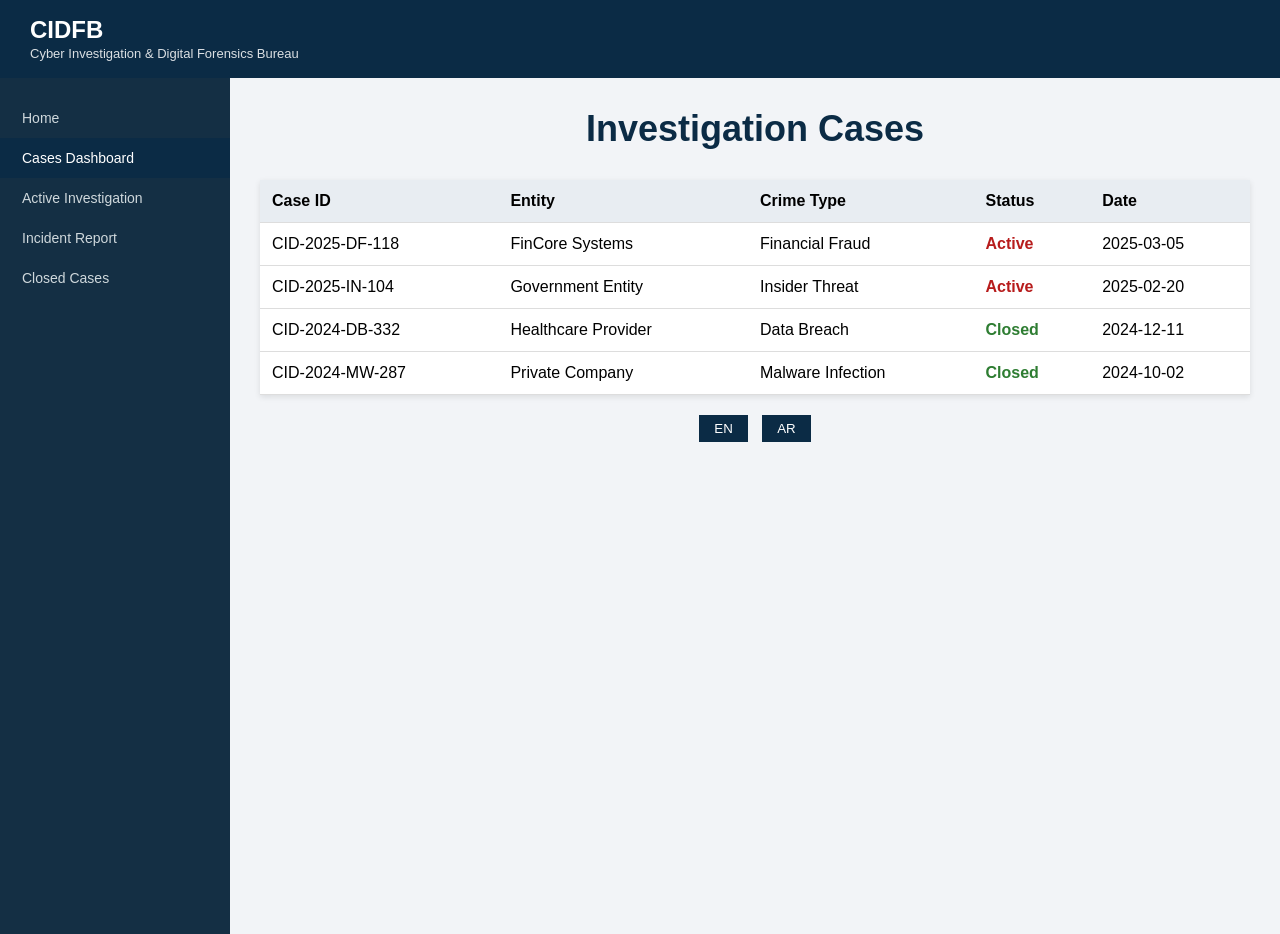
==== index.html @ ecba3435 "Add files via upload" ====
<!DOCTYPE html>
<html lang="en">
<head>
  <meta charset="UTF-8">
  <title>CIDFB | Cases Dashboard</title>
  <link rel="stylesheet" href="style.css">
  <script>
    function switchLang(lang) {
      document.querySelectorAll('.lang-en').forEach(el => el.style.display = lang==='en'?'block':'none');
      document.querySelectorAll('.lang-ar').forEach(el => el.style.display = lang==='ar'?'block':'none');
    }
  </script>
</head>
<body>

<header>
  <h1>CIDFB</h1>
  <span>Cyber Investigation & Digital Forensics Bureau</span>
</header>

<div class="container">

  <aside class="sidebar">
    <a href="home.html">Home</a>
    <a class="active">Cases Dashboard</a>
    <a href="case.html">Active Investigation</a>
    <a href="report.html">Incident Report</a>
    <a href="archive.html">Closed Cases</a>
  </aside>

  <main>
    <h2 class="lang-en" style="color:#0b2b45; font-size:36px; text-align:center;">Investigation Cases</h2>
    <h2 class="lang-ar" style="color:#0b2b45; font-size:36px; text-align:center;">قائمة القضايا</h2>

    <table>
      <tr>
        <th class="lang-en">Case ID</th>
        <th class="lang-ar">رقم القضية</th>
        <th class="lang-en">Entity</th>
        <th class="lang-ar">الجهة</th>
        <th class="lang-en">Crime Type</th>
        <th class="lang-ar">نوع الجريمة</th>
        <th class="lang-en">Status</th>
        <th class="lang-ar">الحالة</th>
        <th class="lang-en">Date</th>
        <th class="lang-ar">التاريخ </th>
      </tr>

      <tr>
        <td>CID-2025-DF-118</td>
        <td>FinCore Systems</td>
        <td>Financial Fraud</td>
        <td class="active-status">Active</td>
        <td>2025-03-05</td>
      </tr>

      <tr>
        <td>CID-2025-IN-104</td>
        <td>Government Entity</td>
        <td>Insider Threat</td>
        <td class="active-status">Active</td>
        <td>2025-02-20</td>
      </tr>

      <tr>
        <td>CID-2024-DB-332</td>
        <td>Healthcare Provider</td>
        <td>Data Breach</td>
        <td class="closed-status">Closed</td>
        <td>2024-12-11</td>
      </tr>

      <tr>
        <td>CID-2024-MW-287</td>
        <td>Private Company</td>
        <td>Malware Infection</td>
        <td class="closed-status">Closed</td>
        <td>2024-10-02</td>
      </tr>

    </table>

    <div class="lang-switch" style="text-align:center; margin-top:20px;">
      <button onclick="switchLang('en')">EN</button>
      <button onclick="switchLang('ar')">AR</button>
    </div>

  </main>
</div>

</body>
</html>
---- style.css ----
body {
  margin: 0;
  font-family: "Segoe UI", Arial, sans-serif;
  background: #f2f4f7;
  transition: all 0.3s;
}

header {
  background: #0b2b45;
  color: white;
  padding: 16px 30px;
}

header h1 {
  margin: 0;
  font-size: 24px;
}

header span {
  font-size: 13px;
  opacity: 0.85;
}

.container {
  display: flex;
}

.sidebar {
  width: 230px;
  background: #142f44;
  min-height: calc(100vh - 64px);
  padding-top: 20px;
}

.sidebar a {
  display: block;
  color: #cfd8dc;
  padding: 12px 22px;
  text-decoration: none;
  font-size: 14px;
}

.sidebar a:hover,
.sidebar a.active {
  background: #0b2b45;
  color: white;
}

main {
  flex: 1;
  padding: 30px;
}

h2 {
  margin-top: 0;
  color: #0b2b45;
  text-align: center;
}

table {
  width: 100%;
  background: white;
  border-collapse: collapse;
  box-shadow: 0 2px 6px rgba(0,0,0,0.1);
}

th, td {
  padding: 12px;
  border-bottom: 1px solid #ddd;
  text-align: left;
}

th {
  background: #e8edf2;
}

.active-status {
  color: #b71c1c;
  font-weight: bold;
}

.closed-status {
  color: #2e7d32;
  font-weight: bold;
}

.card {
  background: white;
  padding: 20px;
  margin-bottom: 20px;
  box-shadow: 0 2px 6px rgba(0,0,0,0.1);
}

form {
  background: white;
  padding: 25px;
  max-width: 750px;
  box-shadow: 0 2px 6px rgba(0,0,0,0.1);
}

label {
  display: block;
  margin-top: 15px;
  font-weight: bold;
}

input, textarea {
  width: 100%;
  padding: 8px;
  margin-top: 5px;
}

.checkbox-group label {
  font-weight: normal;
}

button {
  margin-top: 20px;
  padding: 10px 25px;
  background: #0b2b45;
  color: white;
  border: none;
  cursor: pointer;
}

.home-hero {
  background: linear-gradient(135deg, #0b2b45, #a1bfdc);
  color: white;
  padding: 100px 40px;
  text-align: center;
  min-height: 100vh;
}

.home-hero h2 {
  font-size: 42px;          
  margin-bottom: 20px;
  text-shadow: 2px 2px 6px rgba(0,0,0,0.5); 
  color: white;             
}

.home-hero p {
  max-width: 800px;
  margin: 0 auto 20px;
  font-size: 18px;
  line-height: 1.6;
}

.home-buttons a {
  display: inline-block;
  margin: 10px;
  padding: 12px 25px;
  background: white;
  color: #0b2b45;
  text-decoration: none;
  font-weight: bold;
  border-radius: 4px;
}

.home-buttons a:hover {
  background: #e0e0e0;
}

.lang-switch {
  margin-top: 30px;
}

.lang-switch button {
  margin: 0 5px;
  padding: 6px 15px;
  border: none;
  cursor: pointer;
}

.lang-ar {
  display: none;
  direction: rtl;
}

.stats-section {
  background: #e8edf2;
  padding: 30px 20px;
  text-align: center;
  border-radius: 8px;
  margin-top: 40px;
}

.stats-section h3 {
  margin-bottom: 20px;
}

.stat-card {
  display: inline-block;
  width: 180px;
  margin: 10px;
  padding: 20px;
  background: white;
  border-radius: 8px;
  box-shadow: 0 2px 6px rgba(0,0,0,0.1);
}

.timeline {
  list-style: none;
  padding: 0;
}

.timeline li {
  background: #fff;
  padding: 12px 20px;
  margin-bottom: 10px;
  position: relative;
  border-left: 4px solid #0b2b45;
  box-shadow: 0 1px 3px rgba(0,0,0,0.1);
}

.timeline li::before {
  content: '';
  position: absolute;
  left: -9px;
  top: 12px;
  width: 12px;
  height: 12px;
  background: #0b2b45;
  border-radius: 50%;
}

.evidence-section {
  margin-top: 20px;
}

.evidence-card {
  background: #fff;
  padding: 15px;
  margin-bottom: 10px;
  border-left: 4px solid #2e7d32;
  box-shadow: 0 1px 3px rgba(0,0,0,0.1);
}
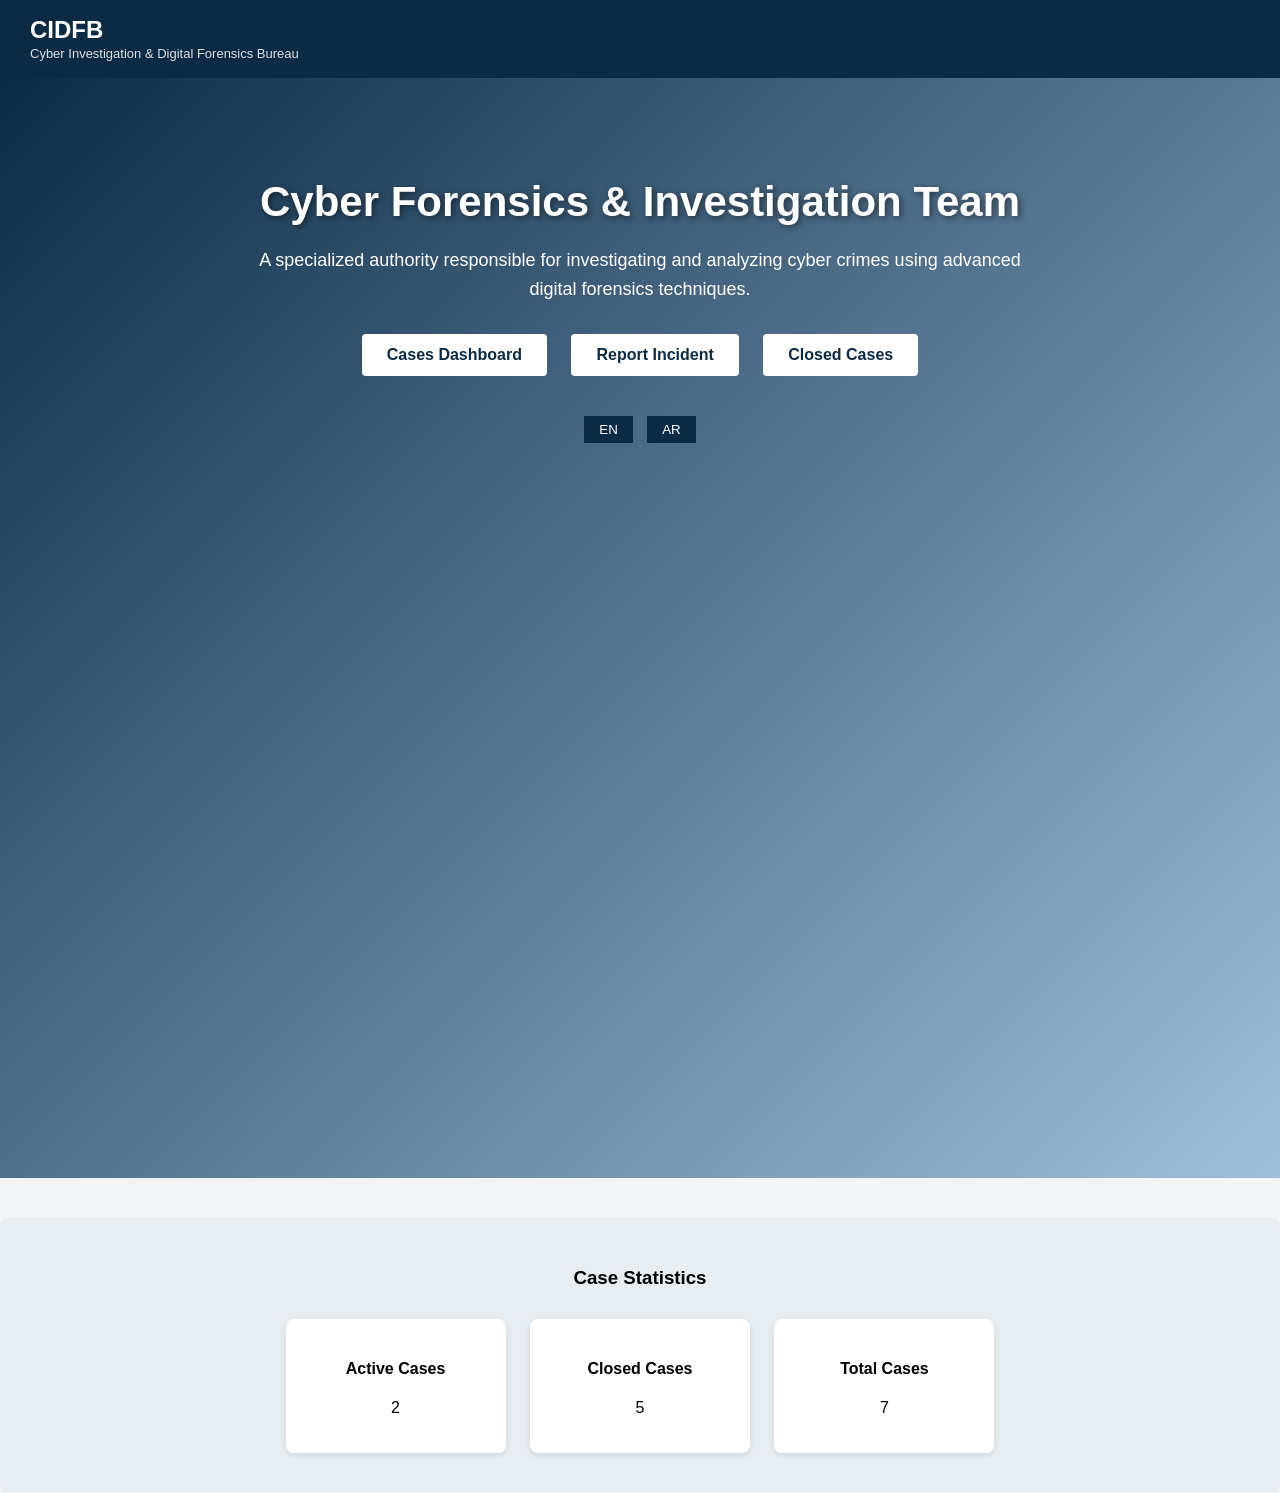
==== commit b4acb8c5: "Update and rename home.html to index.html" ====
--- a/index.html
+++ b/index.html
@@ -2,7 +2,7 @@
 <html lang="en">
 <head>
   <meta charset="UTF-8">
-  <title>CIDFB | Cases Dashboard</title>
+  <title>CIDFB | Home</title>
   <link rel="stylesheet" href="style.css">
   <script>
     function switchLang(lang) {
@@ -18,75 +18,54 @@
   <span>Cyber Investigation & Digital Forensics Bureau</span>
 </header>
 
-<div class="container">
+<section class="home-hero">
+  <h2 class="main-title lang-en">Cyber Forensics & Investigation Team</h2>
+  <h2 class="main-title lang-ar">فريق التحقيق والأدلة الجنائية الرقمية</h2>
 
-  <aside class="sidebar">
-    <a href="home.html">Home</a>
-    <a class="active">Cases Dashboard</a>
-    <a href="case.html">Active Investigation</a>
-    <a href="report.html">Incident Report</a>
+  <p class="lang-en">
+    A specialized authority responsible for investigating and analyzing cyber crimes
+    using advanced digital forensics techniques.
+  </p>
+
+  <p class="lang-ar">
+    جهة متخصصة مسؤولة عن التحقيق وتحليل الجرائم الإلكترونية
+    باستخدام تقنيات الأدلة الجنائية الرقمية المتقدمة.
+  </p>
+
+  <div class="home-buttons">
+    <a href="index.html">Cases Dashboard</a>
+    <a href="report.html">Report Incident</a>
     <a href="archive.html">Closed Cases</a>
-  </aside>
+  </div>
 
-  <main>
-    <h2 class="lang-en" style="color:#0b2b45; font-size:36px; text-align:center;">Investigation Cases</h2>
-    <h2 class="lang-ar" style="color:#0b2b45; font-size:36px; text-align:center;">قائمة القضايا</h2>
+  <div class="lang-switch">
+    <button onclick="switchLang('en')">EN</button>
+    <button onclick="switchLang('ar')">AR</button>
+  </div>
+</section>
 
-    <table>
-      <tr>
-        <th class="lang-en">Case ID</th>
-        <th class="lang-ar">رقم القضية</th>
-        <th class="lang-en">Entity</th>
-        <th class="lang-ar">الجهة</th>
-        <th class="lang-en">Crime Type</th>
-        <th class="lang-ar">نوع الجريمة</th>
-        <th class="lang-en">Status</th>
-        <th class="lang-ar">الحالة</th>
-        <th class="lang-en">Date</th>
-        <th class="lang-ar">التاريخ </th>
-      </tr>
+<section class="stats-section">
+  <h3 class="lang-en">Case Statistics</h3>
+  <h3 class="lang-ar">إحصائيات القضايا</h3>
 
-      <tr>
-        <td>CID-2025-DF-118</td>
-        <td>FinCore Systems</td>
-        <td>Financial Fraud</td>
-        <td class="active-status">Active</td>
-        <td>2025-03-05</td>
-      </tr>
+  <div class="stat-card">
+    <h4 class="lang-en">Active Cases</h4>
+    <h4 class="lang-ar">القضايا النشطة</h4>
+    <p>2</p>
+  </div>
 
-      <tr>
-        <td>CID-2025-IN-104</td>
-        <td>Government Entity</td>
-        <td>Insider Threat</td>
-        <td class="active-status">Active</td>
-        <td>2025-02-20</td>
-      </tr>
+  <div class="stat-card">
+    <h4 class="lang-en">Closed Cases</h4>
+    <h4 class="lang-ar">القضايا المغلقة</h4>
+    <p>5</p>
+  </div>
 
-      <tr>
-        <td>CID-2024-DB-332</td>
-        <td>Healthcare Provider</td>
-        <td>Data Breach</td>
-        <td class="closed-status">Closed</td>
-        <td>2024-12-11</td>
-      </tr>
-
-      <tr>
-        <td>CID-2024-MW-287</td>
-        <td>Private Company</td>
-        <td>Malware Infection</td>
-        <td class="closed-status">Closed</td>
-        <td>2024-10-02</td>
-      </tr>
-
-    </table>
-
-    <div class="lang-switch" style="text-align:center; margin-top:20px;">
-      <button onclick="switchLang('en')">EN</button>
-      <button onclick="switchLang('ar')">AR</button>
-    </div>
-
-  </main>
-</div>
+  <div class="stat-card">
+    <h4 class="lang-en">Total Cases</h4>
+    <h4 class="lang-ar">إجمالي القضايا</h4>
+    <p>7</p>
+  </div>
+</section>
 
 </body>
-</html>+</html>
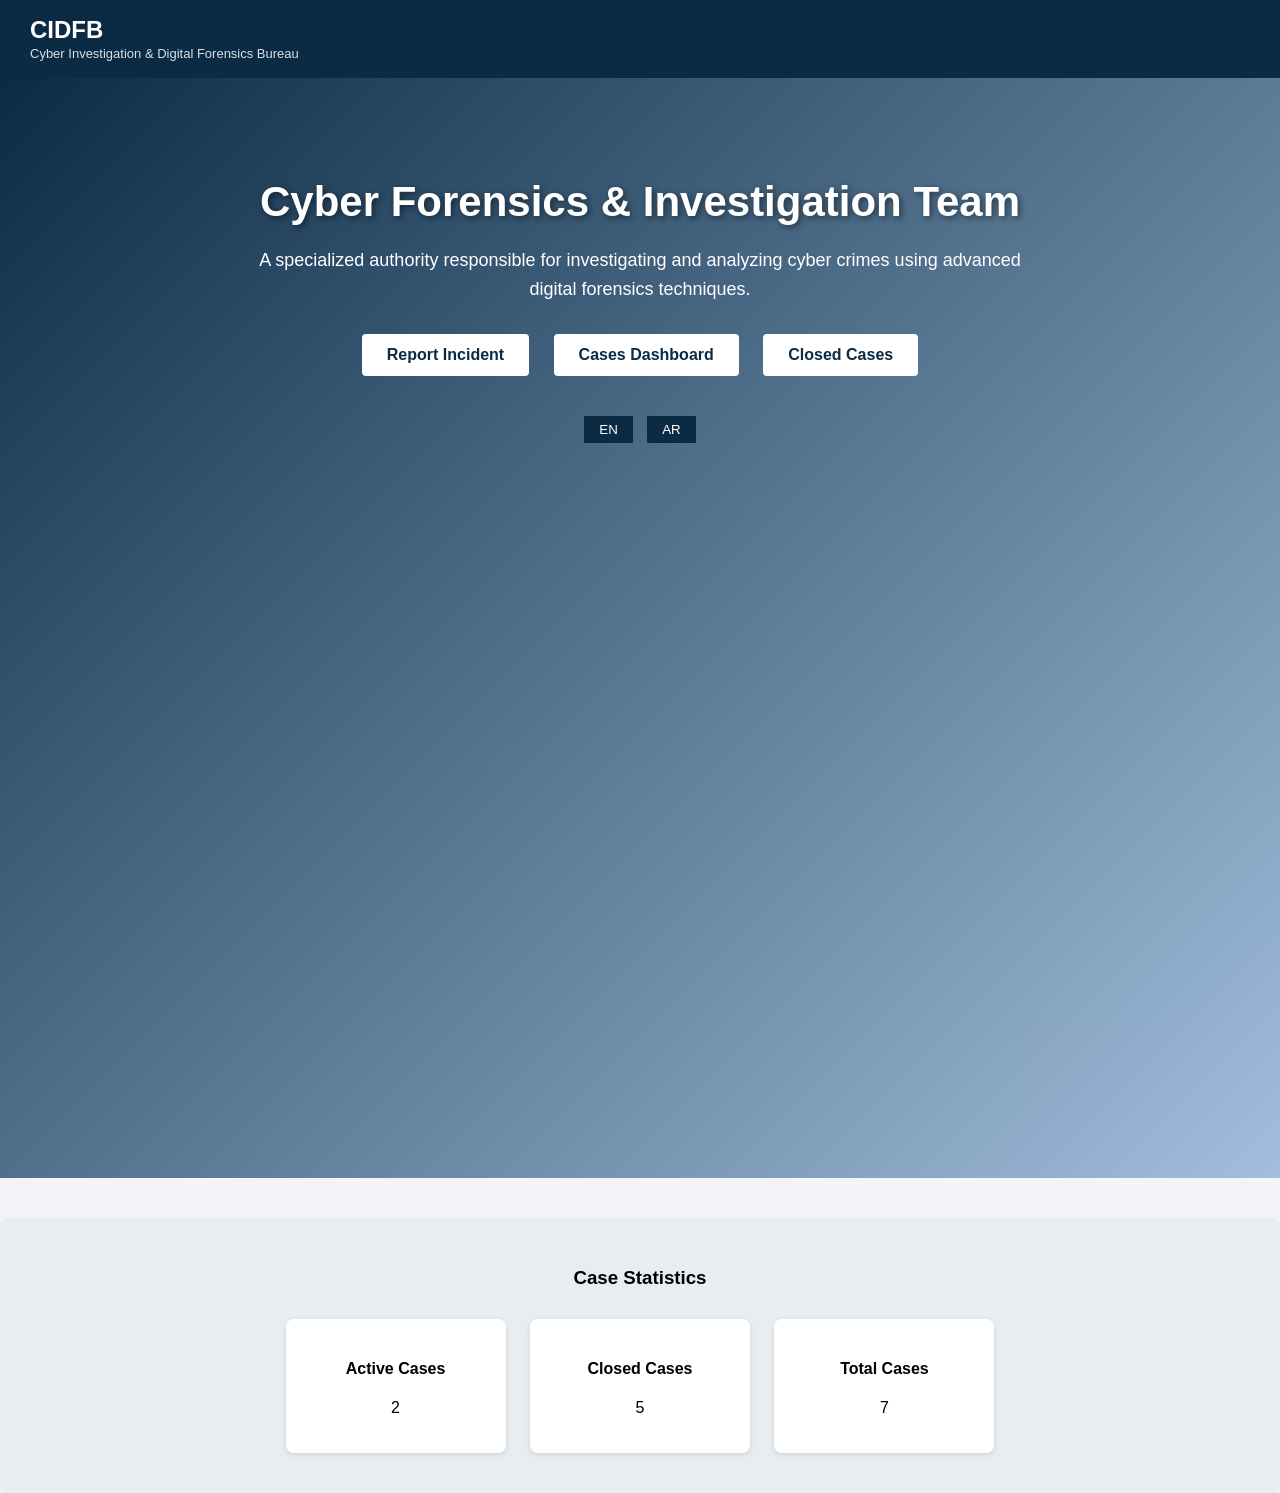
==== commit 46b7781e: "Update index.html" ====
--- a/index.html
+++ b/index.html
@@ -1,6 +1,7 @@
 <!DOCTYPE html>
 <html lang="en">
 <head>
+  <meta name="viewport" content="width=device-width, initial-scale=1.0">
   <meta charset="UTF-8">
   <title>CIDFB | Home</title>
   <link rel="stylesheet" href="style.css">
@@ -33,8 +34,8 @@
   </p>
 
   <div class="home-buttons">
+    <a href="report.html">Report Incident</a>
     <a href="index.html">Cases Dashboard</a>
-    <a href="report.html">Report Incident</a>
     <a href="archive.html">Closed Cases</a>
   </div>
 
@@ -69,3 +70,5 @@
 
 </body>
 </html>
+
+
--- a/style.css
+++ b/style.css
@@ -1,3 +1,7 @@
+.container {
+  width: 90%; /* بدل 800px */
+  margin: 0 auto;
+}
 body {
   margin: 0;
   font-family: "Segoe UI", Arial, sans-serif;
@@ -233,4 +237,5 @@
   margin-bottom: 10px;
   border-left: 4px solid #2e7d32;
   box-shadow: 0 1px 3px rgba(0,0,0,0.1);
-}+
+}
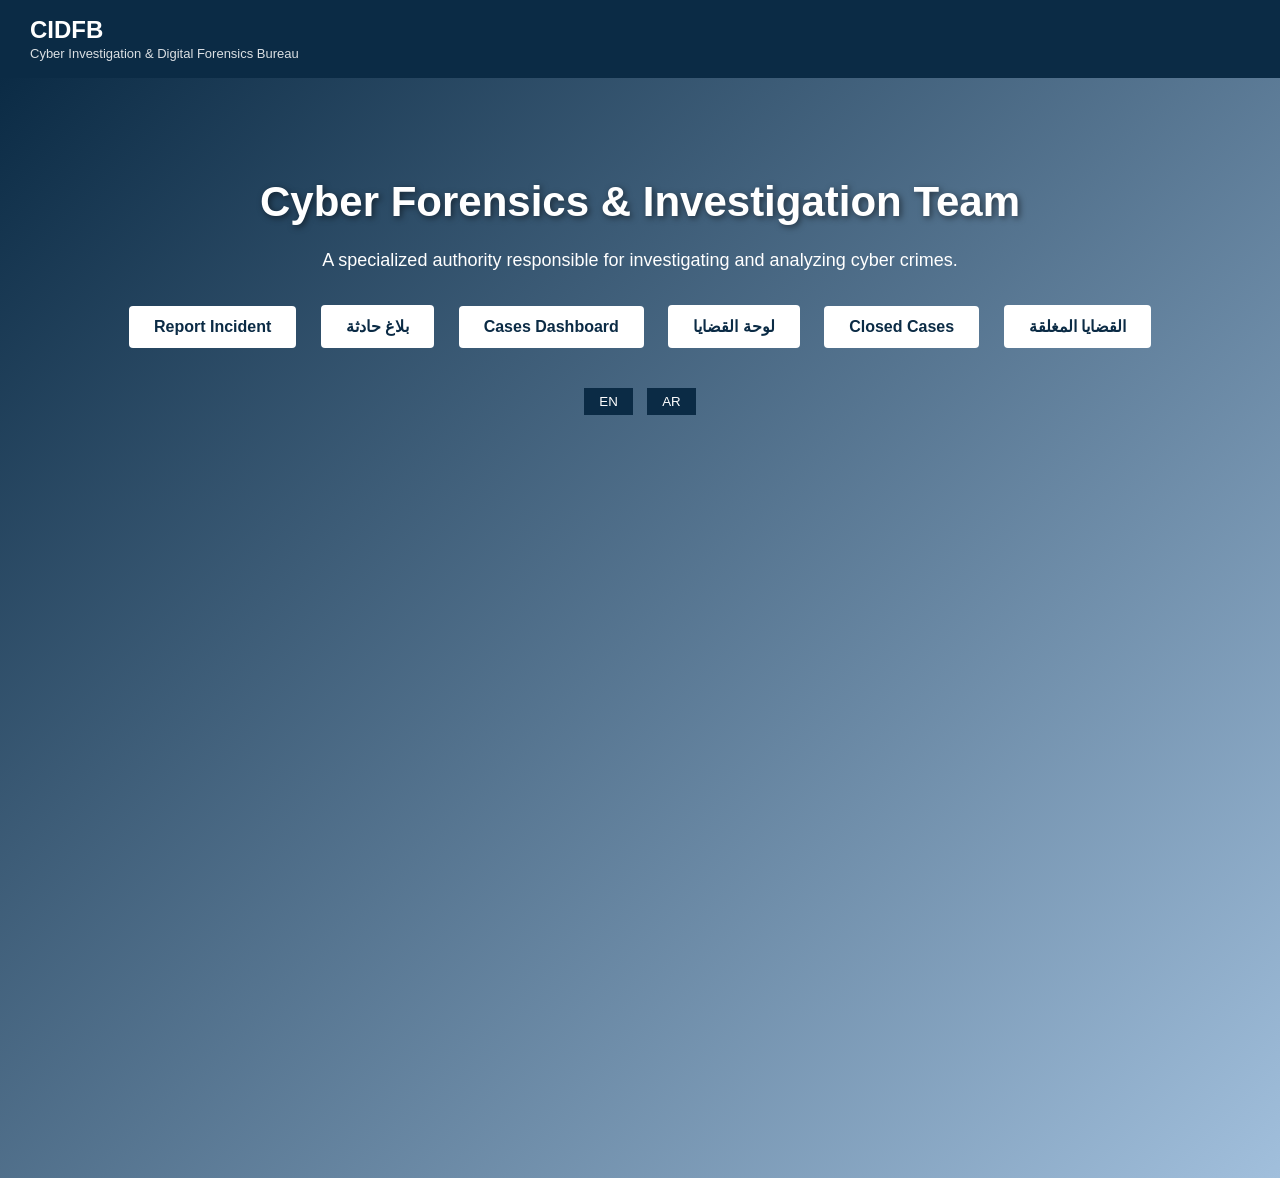
==== commit ff10ed85: "Update index.html" ====
--- a/index.html
+++ b/index.html
@@ -1,8 +1,8 @@
 <!DOCTYPE html>
 <html lang="en">
 <head>
+  <meta charset="UTF-8">
   <meta name="viewport" content="width=device-width, initial-scale=1.0">
-  <meta charset="UTF-8">
   <title>CIDFB | Home</title>
   <link rel="stylesheet" href="style.css">
   <script>
@@ -12,63 +12,44 @@
     }
   </script>
 </head>
+
 <body>
 
 <header>
   <h1>CIDFB</h1>
-  <span>Cyber Investigation & Digital Forensics Bureau</span>
+  <span class="lang-en">Cyber Investigation & Digital Forensics Bureau</span>
+  <span class="lang-ar">مكتب التحقيق والأدلة الجنائية الرقمية</span>
 </header>
 
 <section class="home-hero">
-  <h2 class="main-title lang-en">Cyber Forensics & Investigation Team</h2>
-  <h2 class="main-title lang-ar">فريق التحقيق والأدلة الجنائية الرقمية</h2>
+
+  <h2 class="lang-en">Cyber Forensics & Investigation Team</h2>
+  <h2 class="lang-ar">فريق التحقيق والأدلة الجنائية الرقمية</h2>
 
   <p class="lang-en">
-    A specialized authority responsible for investigating and analyzing cyber crimes
-    using advanced digital forensics techniques.
+    A specialized authority responsible for investigating and analyzing cyber crimes.
   </p>
-
   <p class="lang-ar">
-    جهة متخصصة مسؤولة عن التحقيق وتحليل الجرائم الإلكترونية
-    باستخدام تقنيات الأدلة الجنائية الرقمية المتقدمة.
+    جهة متخصصة في التحقيق وتحليل الجرائم الإلكترونية باستخدام تقنيات متقدمة.
   </p>
 
   <div class="home-buttons">
-    <a href="report.html">Report Incident</a>
-    <a href="index.html">Cases Dashboard</a>
-    <a href="archive.html">Closed Cases</a>
+    <a href="report.html" class="lang-en">Report Incident</a>
+    <a href="report.html" class="lang-ar">بلاغ حادثة</a>
+
+    <a href="dashbord.html" class="lang-en">Cases Dashboard</a>
+    <a href="dashbord.html" class="lang-ar">لوحة القضايا</a>
+
+    <a href="archive.html" class="lang-en">Closed Cases</a>
+    <a href="archive.html" class="lang-ar">القضايا المغلقة</a>
   </div>
 
   <div class="lang-switch">
     <button onclick="switchLang('en')">EN</button>
     <button onclick="switchLang('ar')">AR</button>
   </div>
-</section>
 
-<section class="stats-section">
-  <h3 class="lang-en">Case Statistics</h3>
-  <h3 class="lang-ar">إحصائيات القضايا</h3>
-
-  <div class="stat-card">
-    <h4 class="lang-en">Active Cases</h4>
-    <h4 class="lang-ar">القضايا النشطة</h4>
-    <p>2</p>
-  </div>
-
-  <div class="stat-card">
-    <h4 class="lang-en">Closed Cases</h4>
-    <h4 class="lang-ar">القضايا المغلقة</h4>
-    <p>5</p>
-  </div>
-
-  <div class="stat-card">
-    <h4 class="lang-en">Total Cases</h4>
-    <h4 class="lang-ar">إجمالي القضايا</h4>
-    <p>7</p>
-  </div>
 </section>
 
 </body>
 </html>
-
-
--- a/style.css
+++ b/style.css
@@ -1,7 +1,11 @@
+/* عام */
 .container {
   width: 90%; /* بدل 800px */
   margin: 0 auto;
-}
+  display: flex;
+  flex-wrap: wrap; /* يسمح للـ sidebar والـ main بالتكيف */
+}
+
 body {
   margin: 0;
   font-family: "Segoe UI", Arial, sans-serif;
@@ -25,10 +29,7 @@
   opacity: 0.85;
 }
 
-.container {
-  display: flex;
-}
-
+/* Sidebar */
 .sidebar {
   width: 230px;
   background: #142f44;
@@ -50,6 +51,7 @@
   color: white;
 }
 
+/* Main content */
 main {
   flex: 1;
   padding: 30px;
@@ -127,6 +129,7 @@
   cursor: pointer;
 }
 
+/* Home Hero */
 .home-hero {
   background: linear-gradient(135deg, #0b2b45, #a1bfdc);
   color: white;
@@ -136,10 +139,10 @@
 }
 
 .home-hero h2 {
-  font-size: 42px;          
+  color: white;
+  font-size: 42px;
   margin-bottom: 20px;
-  text-shadow: 2px 2px 6px rgba(0,0,0,0.5); 
-  color: white;             
+  text-shadow: 2px 2px 6px rgba(0,0,0,0.5);
 }
 
 .home-hero p {
@@ -237,5 +240,62 @@
   margin-bottom: 10px;
   border-left: 4px solid #2e7d32;
   box-shadow: 0 1px 3px rgba(0,0,0,0.1);
-
-}
+}
+
+/* ======== Responsive للجوال ======== */
+@media only screen and (max-width: 768px) {
+  .container {
+    flex-direction: column; /* sidebar تحت الهيدر */
+  }
+  
+  .sidebar {
+    width: 100%;
+    min-height: auto;
+  }
+  
+  main {
+    padding: 15px;
+  }
+  
+  header h1 {
+    font-size: 20px;
+  }
+  
+  header span {
+    font-size: 12px;
+  }
+  
+  .home-hero {
+    padding: 60px 20px;
+  }
+  
+  .home-hero h2 {
+    font-size: 32px;
+  }
+  
+  .home-hero p {
+    font-size: 16px;
+  }
+  
+  .home-buttons a {
+    padding: 10px 20px;
+    font-size: 14px;
+  }
+  
+  table, th, td {
+    font-size: 14px;
+    padding: 10px;
+  }
+  
+  .stat-card {
+    width: 140px;
+    padding: 15px;
+    margin: 8px;
+  }
+  
+  form {
+    padding: 20px;
+  }
+}
+
+
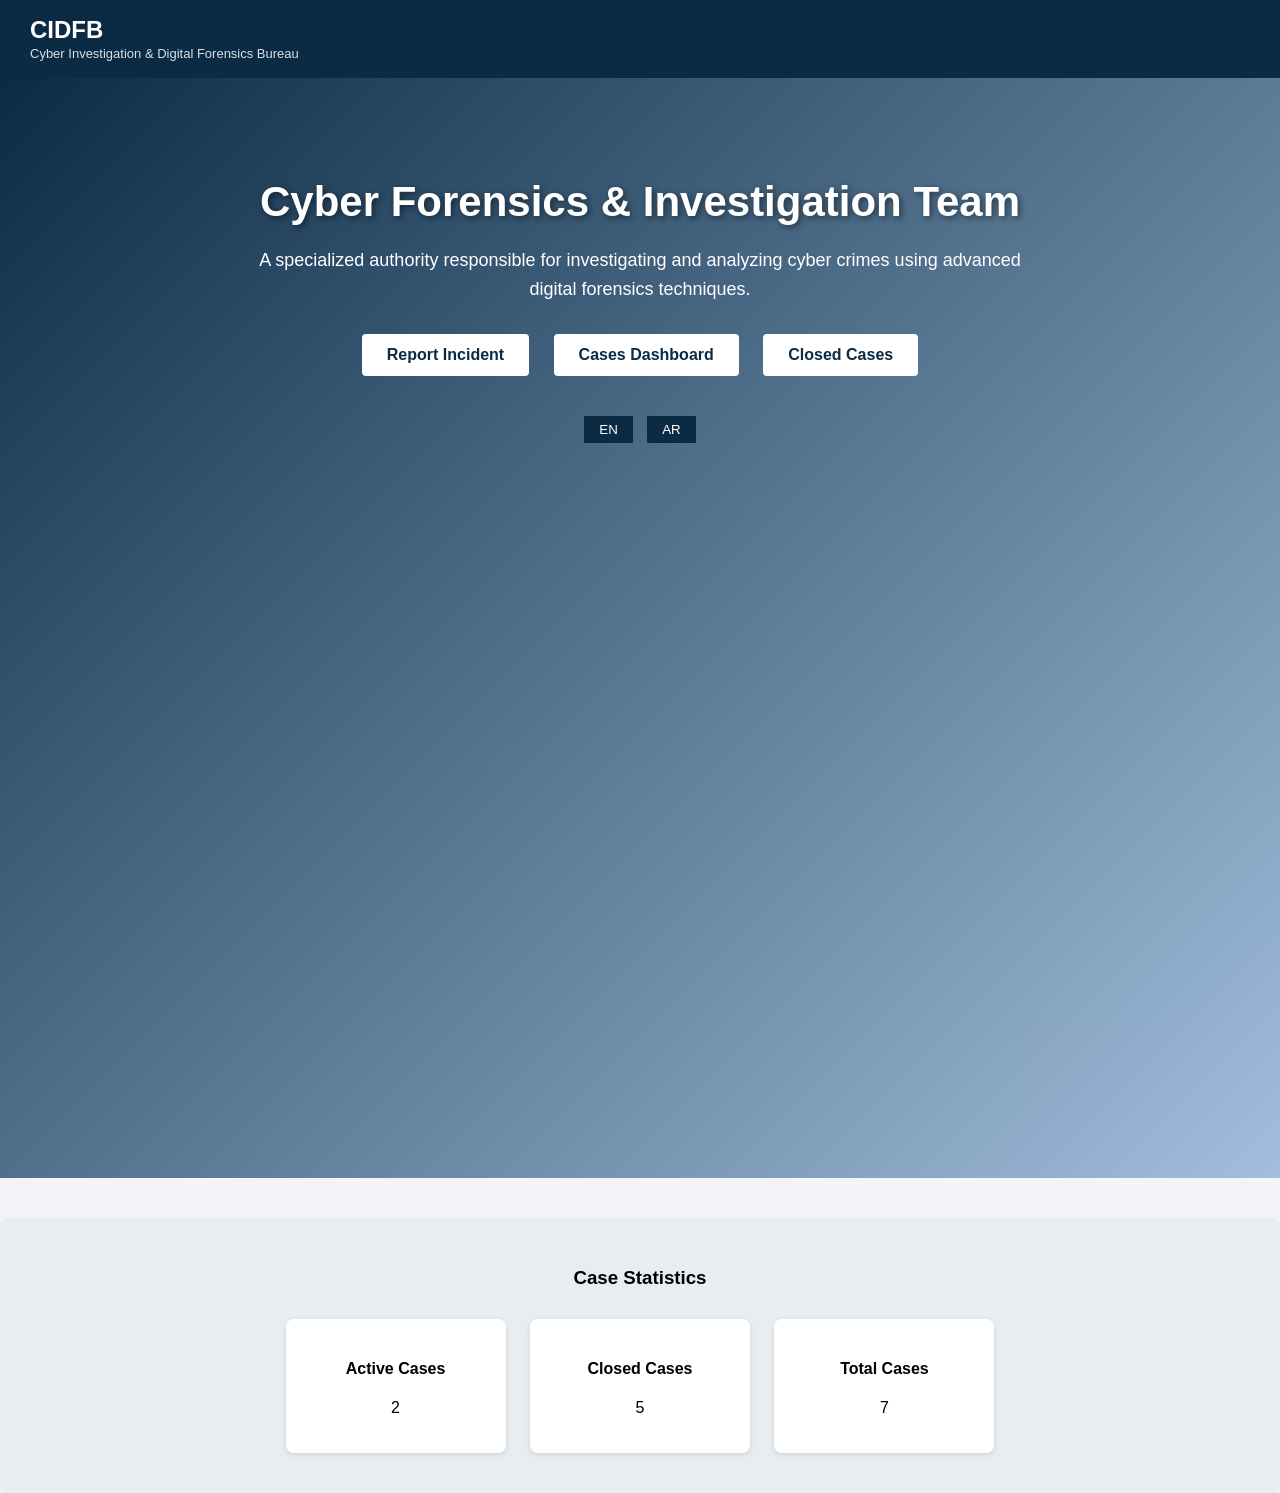
==== commit 81632dca: "Update index.html" ====
--- a/index.html
+++ b/index.html
@@ -1,8 +1,8 @@
 <!DOCTYPE html>
 <html lang="en">
 <head>
+  <meta name="viewport" content="width=device-width, initial-scale=1.0">
   <meta charset="UTF-8">
-  <meta name="viewport" content="width=device-width, initial-scale=1.0">
   <title>CIDFB | Home</title>
   <link rel="stylesheet" href="style.css">
   <script>
@@ -12,43 +12,60 @@
     }
   </script>
 </head>
-
 <body>
 
 <header>
   <h1>CIDFB</h1>
-  <span class="lang-en">Cyber Investigation & Digital Forensics Bureau</span>
-  <span class="lang-ar">مكتب التحقيق والأدلة الجنائية الرقمية</span>
+  <span>Cyber Investigation & Digital Forensics Bureau</span>
 </header>
 
 <section class="home-hero">
-
-  <h2 class="lang-en">Cyber Forensics & Investigation Team</h2>
-  <h2 class="lang-ar">فريق التحقيق والأدلة الجنائية الرقمية</h2>
+  <h2 class="main-title lang-en">Cyber Forensics & Investigation Team</h2>
+  <h2 class="main-title lang-ar">فريق التحقيق والأدلة الجنائية الرقمية</h2>
 
   <p class="lang-en">
-    A specialized authority responsible for investigating and analyzing cyber crimes.
+    A specialized authority responsible for investigating and analyzing cyber crimes
+    using advanced digital forensics techniques.
   </p>
+
   <p class="lang-ar">
-    جهة متخصصة في التحقيق وتحليل الجرائم الإلكترونية باستخدام تقنيات متقدمة.
+    جهة متخصصة مسؤولة عن التحقيق وتحليل الجرائم الإلكترونية
+    باستخدام تقنيات الأدلة الجنائية الرقمية المتقدمة.
   </p>
 
   <div class="home-buttons">
-    <a href="report.html" class="lang-en">Report Incident</a>
-    <a href="report.html" class="lang-ar">بلاغ حادثة</a>
-
-    <a href="dashbord.html" class="lang-en">Cases Dashboard</a>
-    <a href="dashbord.html" class="lang-ar">لوحة القضايا</a>
-
-    <a href="archive.html" class="lang-en">Closed Cases</a>
-    <a href="archive.html" class="lang-ar">القضايا المغلقة</a>
+    <a href="report.html">Report Incident</a>
+    <a href="dashbord.html">Cases Dashboard</a>
+    <a href="archive.html">Closed Cases</a>
   </div>
 
   <div class="lang-switch">
     <button onclick="switchLang('en')">EN</button>
     <button onclick="switchLang('ar')">AR</button>
   </div>
+</section>
 
+<section class="stats-section">
+  <h3 class="lang-en">Case Statistics</h3>
+  <h3 class="lang-ar">إحصائيات القضايا</h3>
+
+  <div class="stat-card">
+    <h4 class="lang-en">Active Cases</h4>
+    <h4 class="lang-ar">القضايا النشطة</h4>
+    <p>2</p>
+  </div>
+
+  <div class="stat-card">
+    <h4 class="lang-en">Closed Cases</h4>
+    <h4 class="lang-ar">القضايا المغلقة</h4>
+    <p>5</p>
+  </div>
+
+  <div class="stat-card">
+    <h4 class="lang-en">Total Cases</h4>
+    <h4 class="lang-ar">إجمالي القضايا</h4>
+    <p>7</p>
+  </div>
 </section>
 
 </body>
